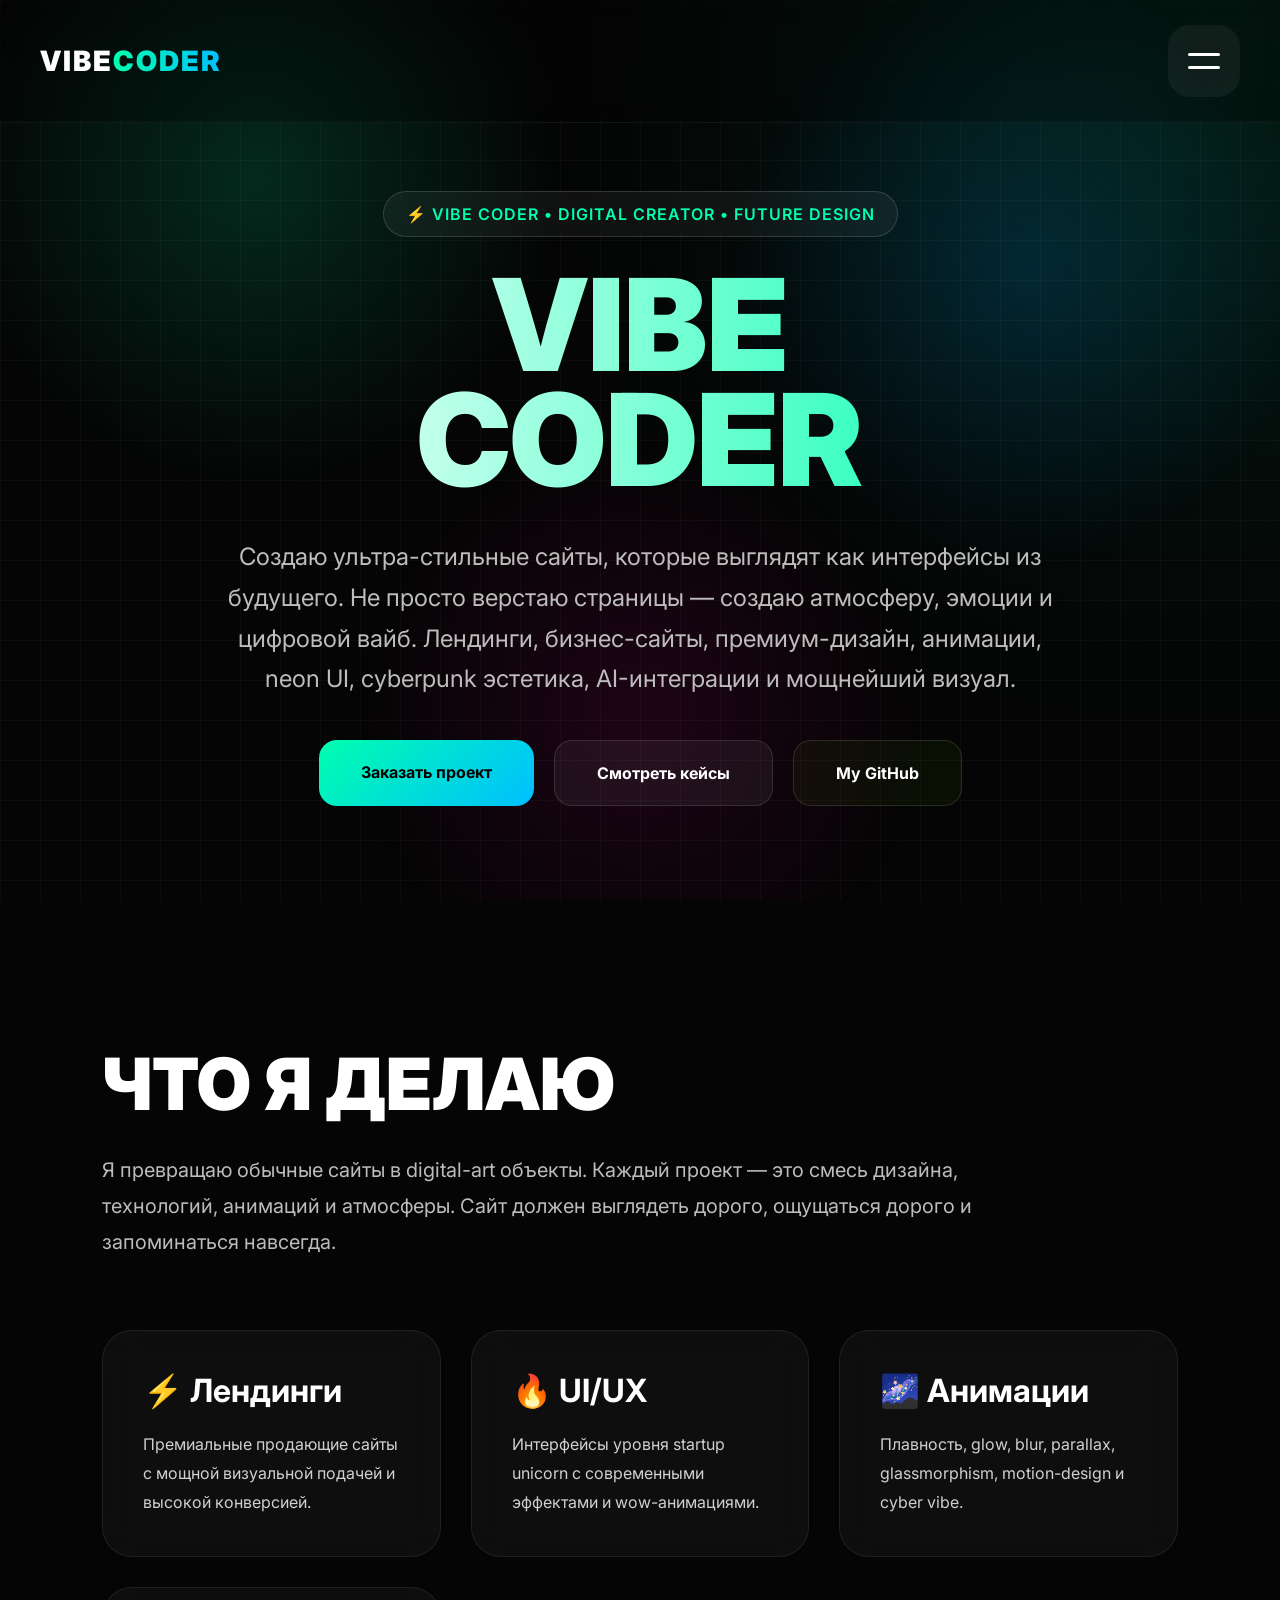
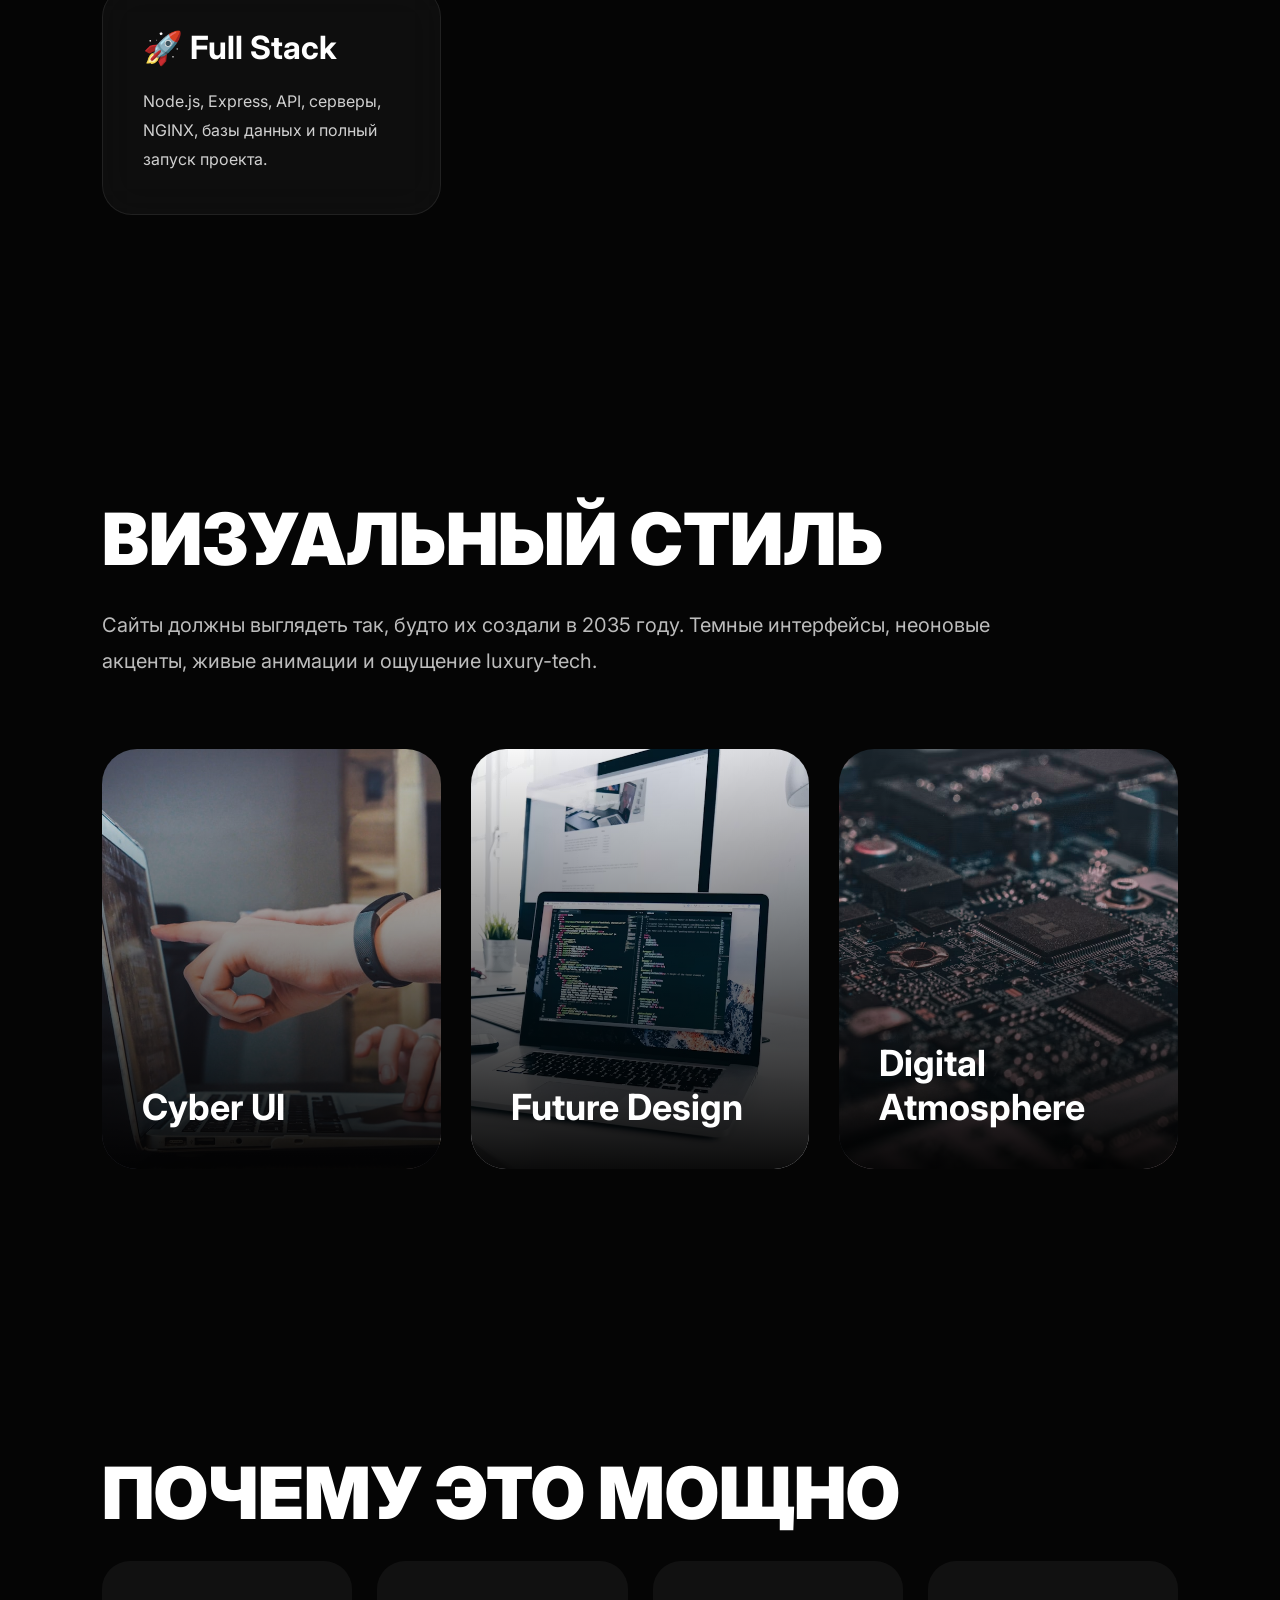
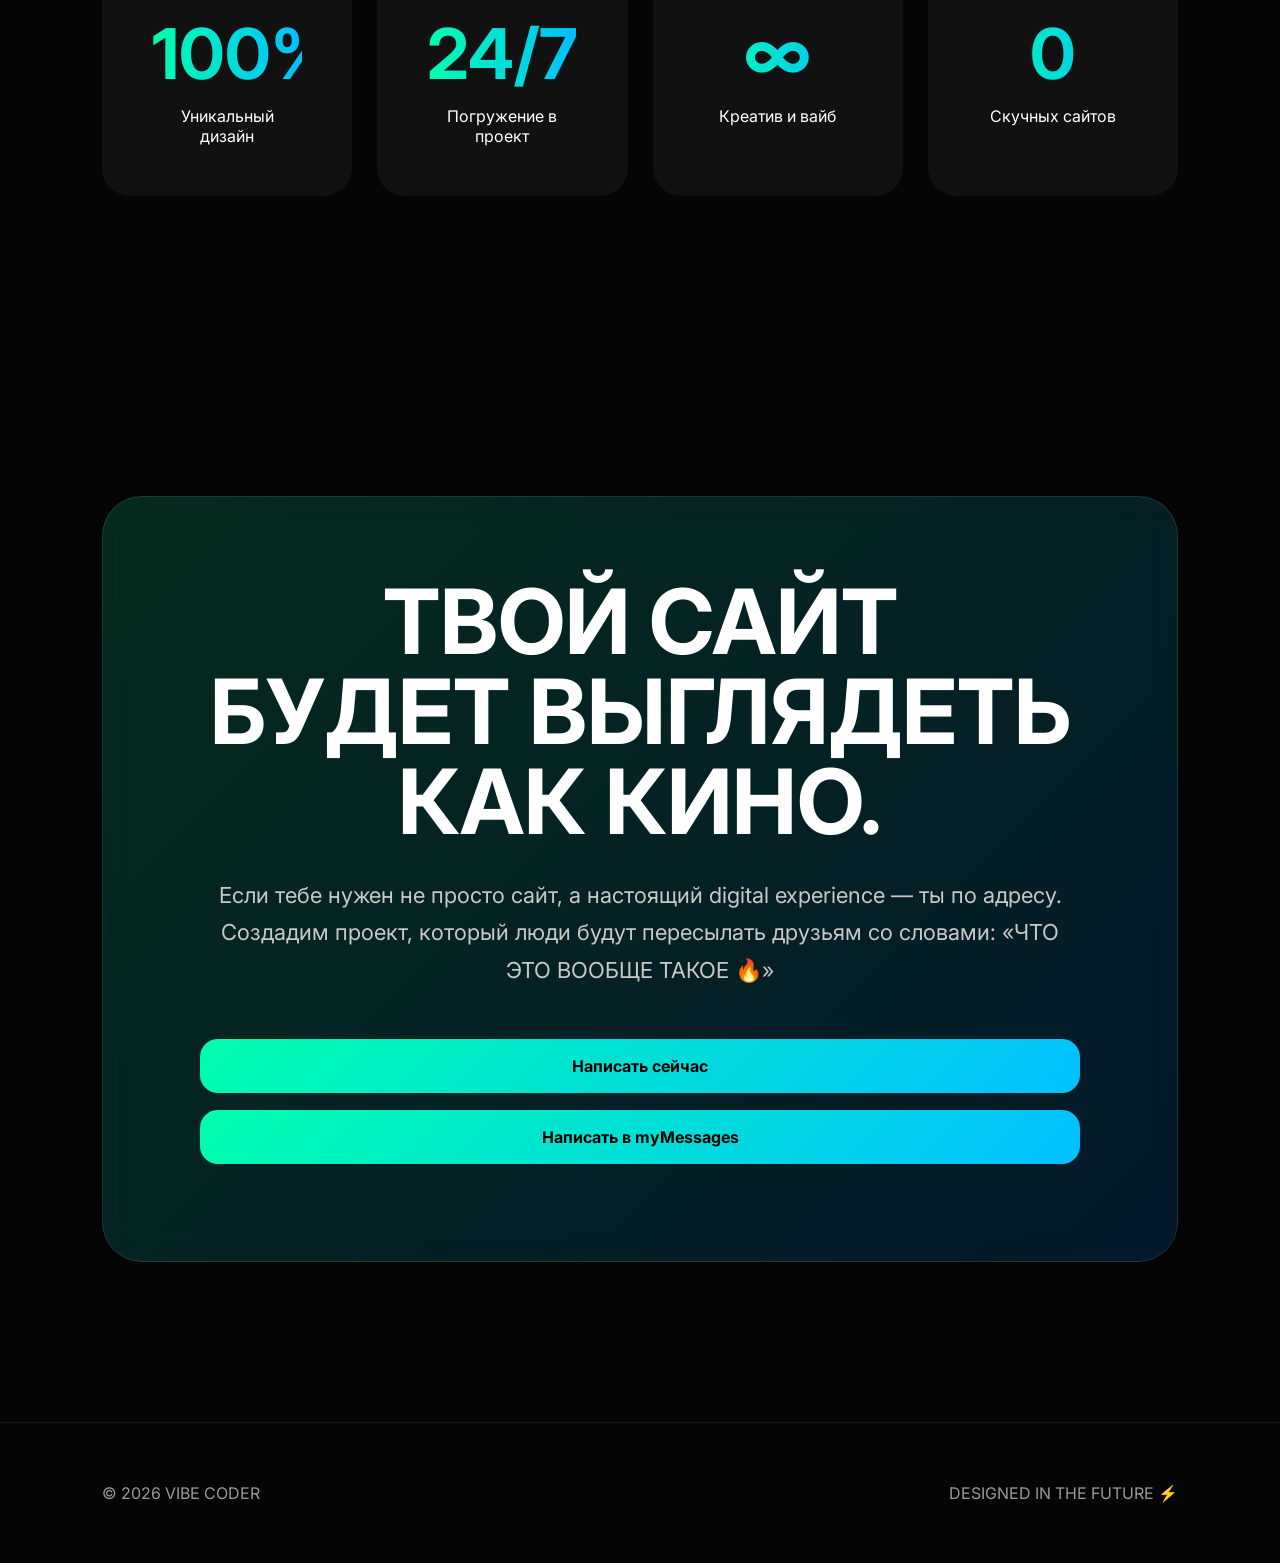
==== index.html @ 2182e195 "oK" ====
<!DOCTYPE html>
<html lang="ru">
<head>
<meta charset="UTF-8" />
<meta name="viewport" content="width=device-width, initial-scale=1.0"/>
<link rel="shortcut icon" href="Ыы.png" type="image/x-icon">
<title>VIBE CODER — Создание сайтов будущего</title>
<link rel="stylesheet" href="css/main.css">
<link rel="stylesheet" href="css/menu.css">
</head>
<body>

<div class="grid"></div>
<div class="glow"></div>

<header>

<div class="hero">
    <!-- NAVBAR -->

<nav class="navbar">

    <div class="logo">
        VIBE<span>CODER</span>
    </div>

    <button class="menu-toggle" id="menuToggle">
        <span></span>
        <span></span>
    </button>

</nav>
<!-- КНОПКА -->
<!-- <button class="menu-toggle" id="menuToggle">
    <span></span>
    <span></span>
    <span></span>
</button> -->

<!-- OVERLAY -->
<!-- <div class="menu-overlay" id="menuOverlay">

    <nav class="mega-menu" id="megaMenu">
        <a href="/">Главная</a>
        <a href="/projects">Проекты</a>
        <a href="/services">Услуги</a>
        <a href="/pricing">Цены</a>
        <a href="/contacts">Контакты</a>
    </nav>

</div> -->
<!-- FULLSCREEN MENU -->

<div class="fullscreen-menu" id="fullscreenMenu">
    <a href="/">Главная</a>
    <a href="/#">Услуги</a>
    <a href="#">Портфолио</a>
    <a href="#">Обо мне</a>
    <a href="/#footer">Контакты</a>
    <a href="https://github.com/amir248/vibe-code">GitHub</a>

    <div class="menu-footer">
        DIGITAL FUTURE EXPERIENCE ⚡
    </div>
</div>
<div class="badge">
⚡ VIBE CODER • DIGITAL CREATOR • FUTURE DESIGN
</div>

<h1>VIBE<br>
CODER</h1>

<p>
Создаю ультра-стильные сайты, которые выглядят как интерфейсы из будущего.
Не просто верстаю страницы — создаю атмосферу, эмоции и цифровой вайб.
Лендинги, бизнес-сайты, премиум-дизайн, анимации, neon UI, cyberpunk эстетика,
AI-интеграции и мощнейший визуал.
</p>

<div class="buttons">
<a href="tel:+79528885656" class="btn btn-primary">Заказать проект</a>
<a href="https://debian-nginx-nodejs.qucu.ru/" class="btn btn-dark">Смотреть кейсы</a>
<a href="https://github.com/amir248/vibe-code" class="btn btn-ok">My GitHub</a>
</div>

</div>

</header>

<section>

<h2 class="section-title">
Что я делаю
</h2>

<p class="section-text">
Я превращаю обычные сайты в digital-art объекты.
Каждый проект — это смесь дизайна, технологий, анимаций и атмосферы.
Сайт должен выглядеть дорого, ощущаться дорого и запоминаться навсегда.
</p>

<div class="cards">

<div class="card">
<h3>⚡ Лендинги</h3>
<p>
Премиальные продающие сайты с мощной визуальной подачей и высокой конверсией.
</p>
</div>

<div class="card">
<h3>🔥 UI/UX</h3>
<p>
Интерфейсы уровня startup unicorn с современными эффектами и wow-анимациями.
</p>
</div>

<div class="card">
<h3>🌌 Анимации</h3>
<p>
Плавность, glow, blur, parallax, glassmorphism, motion-design и cyber vibe.
</p>
</div>

<div class="card">
<h3>🚀 Full Stack</h3>
<p>
Node.js, Express, API, серверы, NGINX, базы данных и полный запуск проекта.
</p>
</div>

</div>

</section>

<section>

<h2 class="section-title">
Визуальный стиль
</h2>

<p class="section-text">
Сайты должны выглядеть так, будто их создали в 2035 году.
Темные интерфейсы, неоновые акценты, живые анимации и ощущение luxury-tech.
</p>

<div class="showcase">

<div class="work">
<img src="ok.jpeg" alt="">
<div class="overlay">
<h3>Cyber UI</h3>
</div>
</div>

<div class="work">
<img src="/first.jpeg" alt="">
<div class="overlay">
<h3>Future Design</h3>
</div>
</div>

<div class="work">
<img src="second.jpeg" alt="">
<div class="overlay">
<h3>Digital Atmosphere</h3>
</div>
</div>

</div>

</section>

<section>

<h2 class="section-title">
Почему это мощно
</h2>

<div class="stats">

<div class="stat">
<h2>100%</h2>
<p>Уникальный дизайн</p>
</div>

<div class="stat">
<h2>24/7</h2>
<p>Погружение в проект</p>
</div>

<div class="stat">
<h2>∞</h2>
<p>Креатив и вайб</p>
</div>

<div class="stat">
<h2>0</h2>
<p>Скучных сайтов</p>
</div>

</div>

</section>

<section class="cta">

<div class="cta-box">

<h2>
ТВОЙ САЙТ<br>
БУДЕТ ВЫГЛЯДЕТЬ<br>
КАК КИНО.
</h2>

<p>
Если тебе нужен не просто сайт, а настоящий digital experience —
ты по адресу.
Создадим проект, который люди будут пересылать друзьям со словами:
«ЧТО ЭТО ВООБЩЕ ТАКОЕ 🔥»
</p>

<a href="https://wa.me/79528885656?text=Hello%20I%20want%20to%20order%20a%20website" class="btn btn-bottom">
Написать сейчас
</a>

<a href="https://qucu.ru/profile/view/Amir" class="btn btn-bottom">
Написать в myMessages
</a>
</div>

</section>

<footer id="footer">

<p>
© 2026 VIBE CODER
</p>

<p>
DESIGNED IN THE FUTURE ⚡
</p>

</footer>

</body>
<script defer src="js/main.js"></script>
</html>
---- css/main.css ----
@font-face {
    font-family: 'Inter';
    src: url('../Inter/Inter-VariableFont_opsz,wght.ttf') format('truetype');
    font-weight: 100 900;
    font-style: normal;
}

@font-face {
    font-family: 'Inter';
    src: url('../Inter/Inter-Italic-VariableFont_opsz,wght.ttf') format('truetype');
    font-weight: 100 900;
    font-style: italic;
}
*{
    margin:0;
    padding:0;
    box-sizing:border-box;
}

body{
    font-family:'Inter',sans-serif;
    background:#050505;
    color:white;
    overflow-x:hidden;
}

body::before{
    content:'';
    position:fixed;
    inset:0;
    background:
    radial-gradient(circle at 20% 20%, rgba(0,255,170,0.15), transparent 25%),
    radial-gradient(circle at 80% 30%, rgba(0,140,255,0.15), transparent 25%),
    radial-gradient(circle at 50% 80%, rgba(255,0,170,0.1), transparent 30%);
    z-index:-2;
}

.grid{
    position:fixed;
    inset:0;
    background-image:
    linear-gradient(rgba(255,255,255,0.03) 1px, transparent 1px),
    linear-gradient(90deg, rgba(255,255,255,0.03) 1px, transparent 1px);
    background-size:40px 40px;
    z-index:-1;
}

header{
    min-height:100vh;
    display:flex;
    align-items:center;
    justify-content:center;
    position:relative;
    padding:40px;
}

.hero{
    text-align:center;
    max-width:1200px;
}

.badge{
    display:inline-block;
    padding:12px 22px;
    border:1px solid rgba(255,255,255,0.15);
    border-radius:999px;
    background:rgba(255,255,255,0.05);
    backdrop-filter:blur(10px);
    margin-bottom:30px;
    color:#00ffae;
    font-weight:600;
    letter-spacing:1px;
    margin-top:97px; /* important */
}

.hero h1{
    font-size:clamp(60px,10vw,180px);
    font-weight:900;
    line-height:0.9;
    text-transform:uppercase;
    background:linear-gradient(90deg,#fff,#00ffae,#00bfff,#fff);
    background-size:300% 300%;
    -webkit-background-clip:text;
    -webkit-text-fill-color:transparent;
    animation:gradient 10s ease infinite;
}

@keyframes gradient{
    0%{background-position:0% 50%;}
    50%{background-position:100% 50%;}
    100%{background-position:0% 50%;}
}

.hero p{
    margin:40px auto;
    max-width:850px;
    font-size:24px;
    line-height:1.7;
    color:#bdbdbd;
}

.buttons{
    display:flex;
    gap:20px;
    justify-content:center;
    flex-wrap:wrap;
}

.btn{
    padding:22px 42px;
    border-radius:18px;
    text-decoration:none;
    font-weight:700;
    transition:0.4s;
    position:relative;
    overflow:hidden;
}

.btn-primary{
    background:linear-gradient(135deg,#00ffae,#00bfff);
    color:black;
}

.btn-primary:hover{
    transform:translateY(-8px) scale(1.03);
    box-shadow:0 20px 60px rgba(0,255,170,0.4);
}

.btn-dark{
    border:1px solid rgba(255,255,255,0.12);
    background:rgba(255,255,255,0.05);
    color:white;
}
.btn-ok{
    border:1px solid rgba(255,255,255,0.12);
    background:rgba(112, 207, 2, 0.05);
    color:white;
}
.btn-ok:hover{
    background:#00ffae;
    color:black;
    transform:translateY(-8px);
}

.btn-dark:hover{
    background:white;
    color:black;
    transform:translateY(-8px);
}
.btn-bottom{
    background:linear-gradient(135deg,#00ffae,#00bfff);
    color:black;
    padding:17px;
    margin:17px;
    display:block;
}
.btn-bottom:hover{
    transform:translateY(-8px) scale(1.03);
    box-shadow:0 20px 60px rgba(0,255,170,0.4);
}
section{
    padding:140px 8%;
}

.section-title{
    font-size:72px;
    margin-bottom:25px;
    font-weight:900;
    text-transform:uppercase;
}

.section-text{
    color:#bcbcbc;
    max-width:900px;
    line-height:1.8;
    font-size:20px;
    margin-bottom:70px;
}

.cards{
    display:grid;
    grid-template-columns:repeat(auto-fit,minmax(280px,1fr));
    gap:30px;
}

.card{
    background:rgba(255,255,255,0.04);
    border:1px solid rgba(255,255,255,0.08);
    border-radius:30px;
    padding:40px;
    transition:0.5s;
    backdrop-filter:blur(20px);
    position:relative;
    overflow:hidden;
}

.card::before{
    content:'';
    position:absolute;
    inset:-2px;
    background:linear-gradient(135deg,#00ffae,#00bfff,#ff00aa);
    opacity:0;
    transition:0.5s;
    z-index:-1;
}

.card:hover::before{
    opacity:1;
}

.card:hover{
    transform:translateY(-15px) scale(1.02);
}

.card h3{
    font-size:32px;
    margin-bottom:20px;
}

.card p{
    color:#d0d0d0;
    line-height:1.8;
}

.showcase{
    display:grid;
    grid-template-columns:repeat(auto-fit,minmax(320px,1fr));
    gap:30px;
}

.work{
    height:420px;
    border-radius:35px;
    overflow:hidden;
    position:relative;
    background:#111;
}

.work img{
    width:100%;
    height:100%;
    object-fit:cover;
    transition:1s;
}

.work:hover img{
    transform:scale(1.15);
}

.overlay{
    position:absolute;
    inset:0;
    background:linear-gradient(to top, rgba(0,0,0,0.95), transparent);
    display:flex;
    align-items:flex-end;
    padding:40px;
}

.overlay h3{
    font-size:36px;
}

.stats{
    display:grid;
    grid-template-columns:repeat(auto-fit,minmax(200px,1fr));
    gap:25px;
}

.stat{
    padding:50px;
    border-radius:28px;
    background:rgba(255,255,255,0.05);
    text-align:center;
}

.stat h2{
    font-size:70px;
    margin-bottom:10px;
    background:linear-gradient(90deg,#00ffae,#00bfff);
    -webkit-background-clip:text;
    -webkit-text-fill-color:transparent;
}

.cta{
    text-align:center;
    padding:160px 8%;
}

.cta-box{
    padding:80px;
    border-radius:40px;
    background:linear-gradient(135deg,rgba(0,255,170,0.15),rgba(0,140,255,0.15));
    border:1px solid rgba(255,255,255,0.1);
    backdrop-filter:blur(20px);
}

.cta h2{
    font-size:90px;
    line-height:1;
    margin-bottom:30px;
}

.cta p{
    max-width:850px;
    margin:0 auto 50px;
    font-size:22px;
    color:#c9c9c9;
    line-height:1.7;
}

footer{
    padding:60px 8%;
    border-top:1px solid rgba(255,255,255,0.08);
    display:flex;
    justify-content:space-between;
    flex-wrap:wrap;
    gap:20px;
}

footer p{
    color:#999;
}

.glow{
    position:absolute;
    width:600px;
    height:600px;
    background:#00ffae;
    filter:blur(180px);
    opacity:0.15;
    border-radius:50%;
    top:-200px;
    right:-200px;
}

@media(max-width:768px){

.hero p{
    font-size:18px;
}

.section-title{
    font-size:48px;
}

.cta h2{
    font-size:52px;
}

.cta-box{
    padding:50px 30px;
}

}
---- css/menu.css ----
.navbar{
    position:fixed;
    top:0;
    left:0;
    width:100%;
    padding:25px 40px;
    display:flex;
    justify-content:space-between;
    align-items:center;
    z-index:1000;
    backdrop-filter:blur(14px);
    background:rgba(0,0,0,0.25);
    border-bottom:1px solid rgba(255,255,255,0.06);
}

.logo{
    font-size:28px;
    font-weight:900;
    letter-spacing:2px;
    color:white;
}

.logo span{
    background:linear-gradient(90deg,#00ffae,#00bfff);
    -webkit-background-clip:text;
    -webkit-text-fill-color:transparent;
}

.menu-toggle{
    width:72px;
    height:72px;
    border-radius:22px;
    border:none;
    cursor:pointer;
    background:rgba(255,255,255,0.06);
    backdrop-filter:blur(20px);
    display:flex;
    justify-content:center;
    align-items:center;
    flex-direction:column;
    gap:10px;
    transition:0.4s;
    position:relative;
    z-index:2000;
}

.menu-toggle:hover{
    transform:scale(1.08);
    background:rgba(255,255,255,0.12);
}

.menu-toggle span{
    width:32px;
    height:3px;
    border-radius:999px;
    background:white;
    transition:0.4s;
}

.menu-toggle.active span:nth-child(1){
    transform:rotate(45deg) translateY(9px);
}

.menu-toggle.active span:nth-child(2){
    transform:rotate(-45deg) translateY(-9px);
}

.fullscreen-menu{
    position:fixed;
    inset:0;
    background:rgba(0,0,0,0.94);
    backdrop-filter:blur(30px);
    display:flex;
    flex-direction:column;
    justify-content:center;
    align-items:center;
    gap:30px;
    z-index:1500;

    opacity:0;
    visibility:hidden;
    transform:scale(1.08);

    transition:
    opacity 0.5s ease,
    transform 0.5s ease,
    visibility 0.5s;
}

.fullscreen-menu.active{
    opacity:1;
    visibility:visible;
    transform:scale(1);
    z-index:2;
}

.fullscreen-menu::before{
    content:'';
    position:absolute;
    width:700px;
    height:700px;
    background:#00ffae;
    filter:blur(180px);
    opacity:0.12;
    border-radius:50%;
    z-index:-1;
}

.fullscreen-menu a{
    color:white;
    text-decoration:none;
    font-size:clamp(42px,6vw,90px);
    font-weight:900;
    text-transform:uppercase;
    letter-spacing:4px;
    position:relative;
    transition:0.35s;
}

.fullscreen-menu a:hover{
    transform:translateX(12px);
    color:#00ffae;
}

.fullscreen-menu a::after{
    content:'';
    position:absolute;
    left:0;
    bottom:-8px;
    width:0%;
    height:4px;
    background:linear-gradient(90deg,#00ffae,#00bfff);
    transition:0.4s;
    border-radius:999px;
}

.fullscreen-menu a:hover::after{
    width:100%;
}

.menu-footer{
    position:absolute;
    bottom:40px;
    color:#777;
    font-size:14px;
    letter-spacing:3px;
}

@media(max-width:768px){

.navbar{
    padding:20px;
}

.menu-toggle{
    width:62px;
    height:62px;
}

.fullscreen-menu{
    gap:20px;
}

}
@media(min-width:768px){
    .fullscreen-menu a{
        font-size:30px;
    }
}
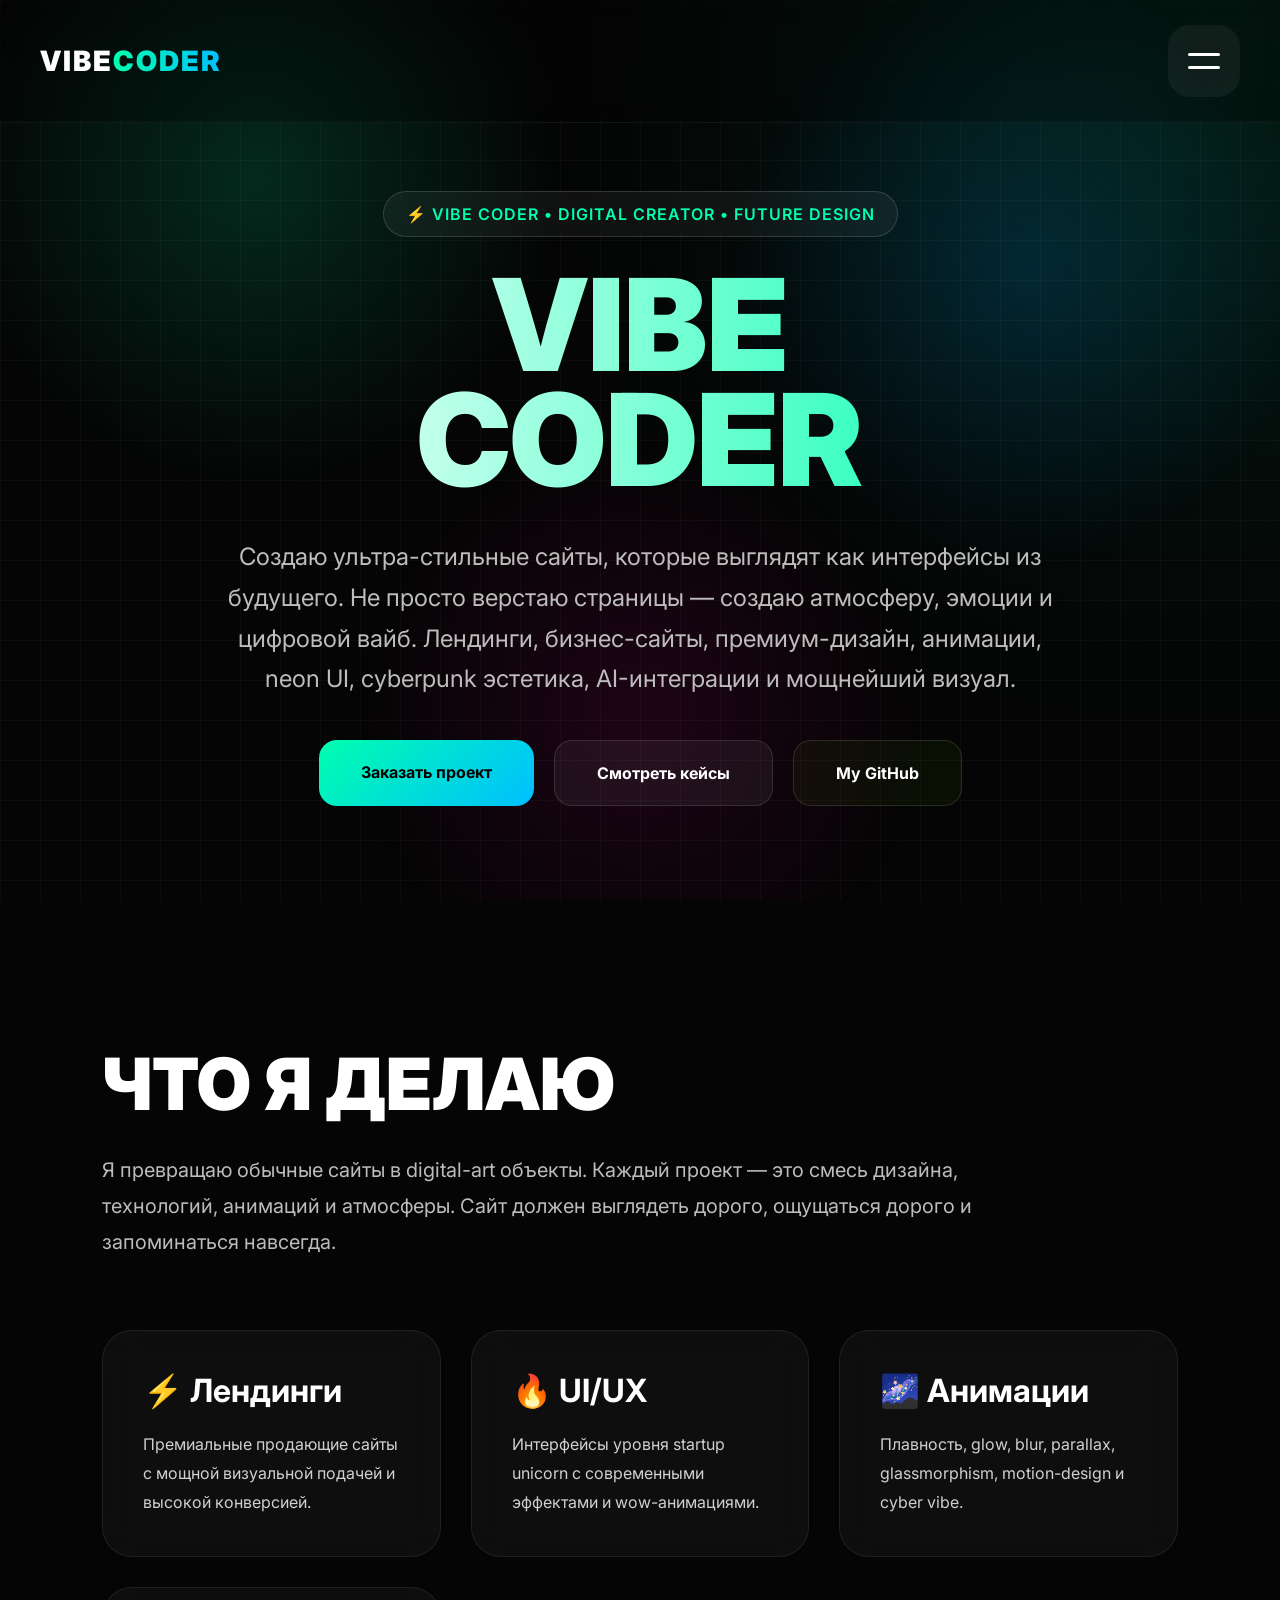
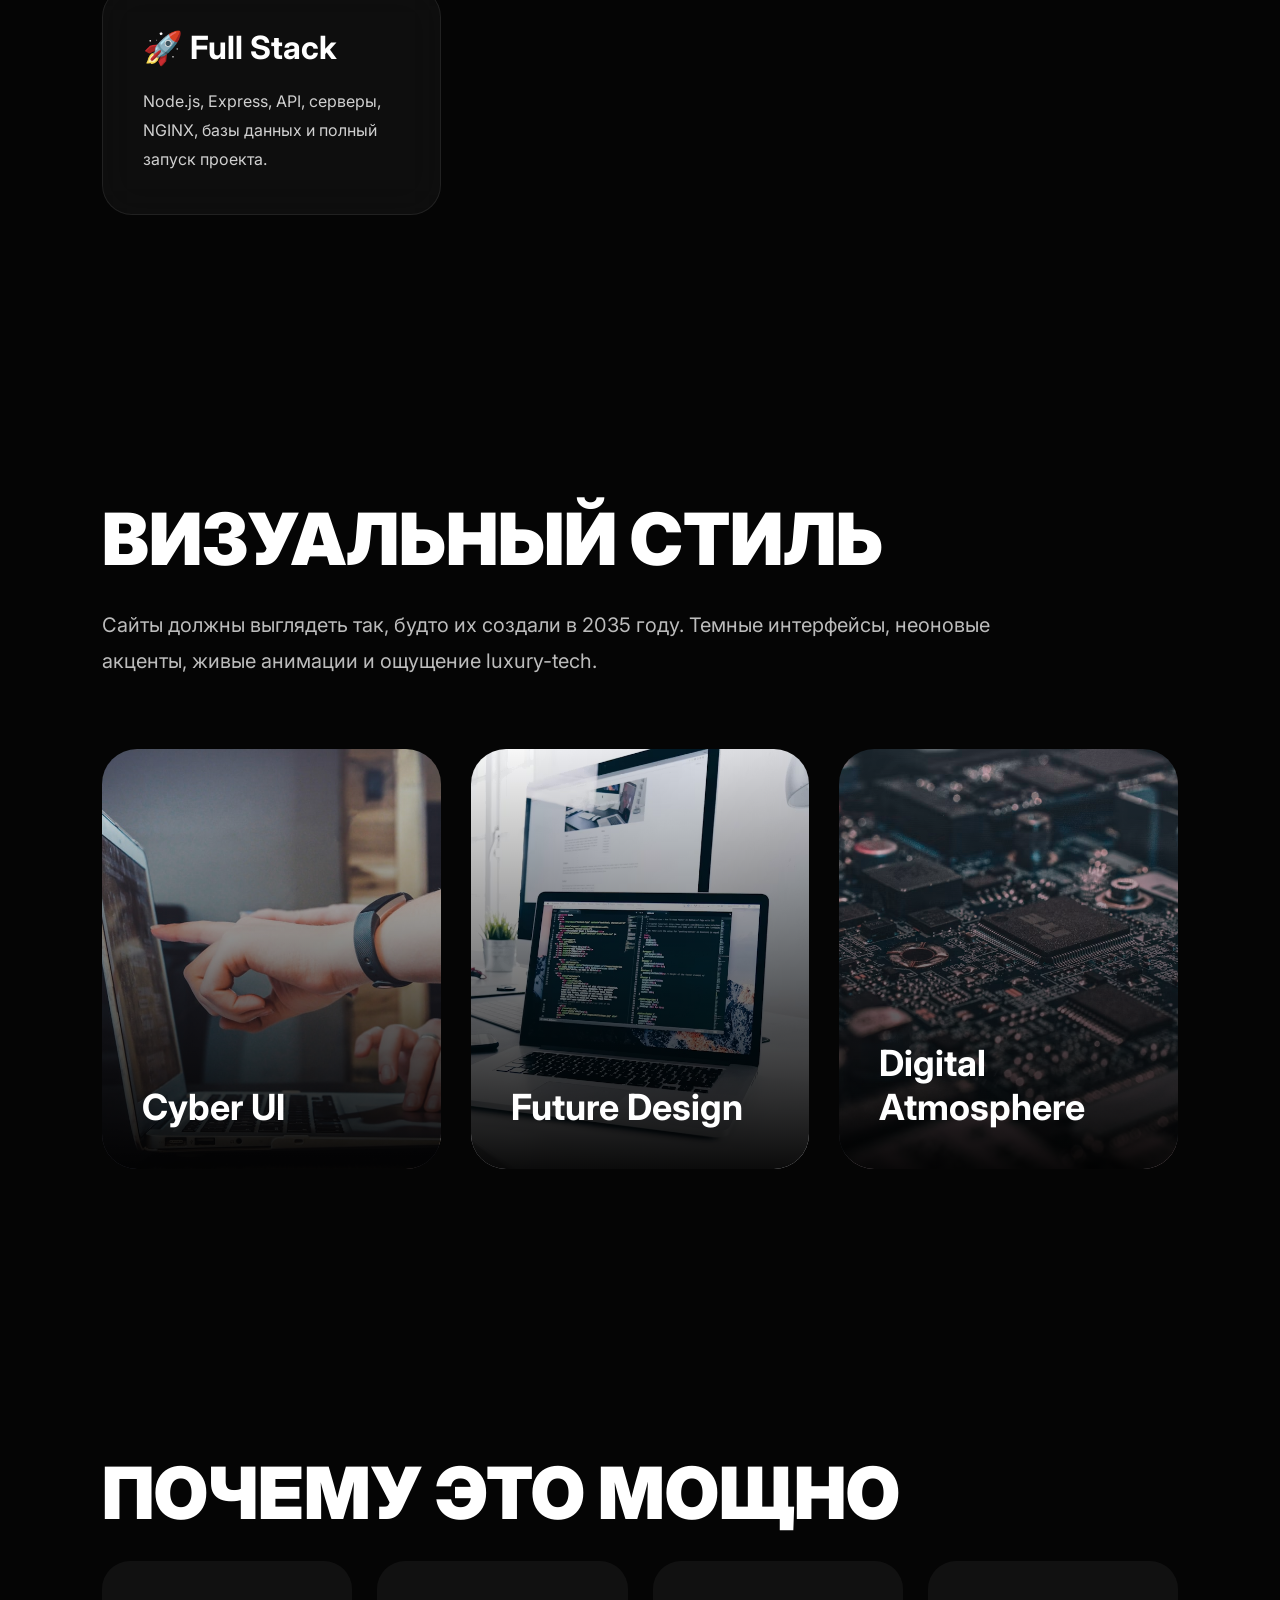
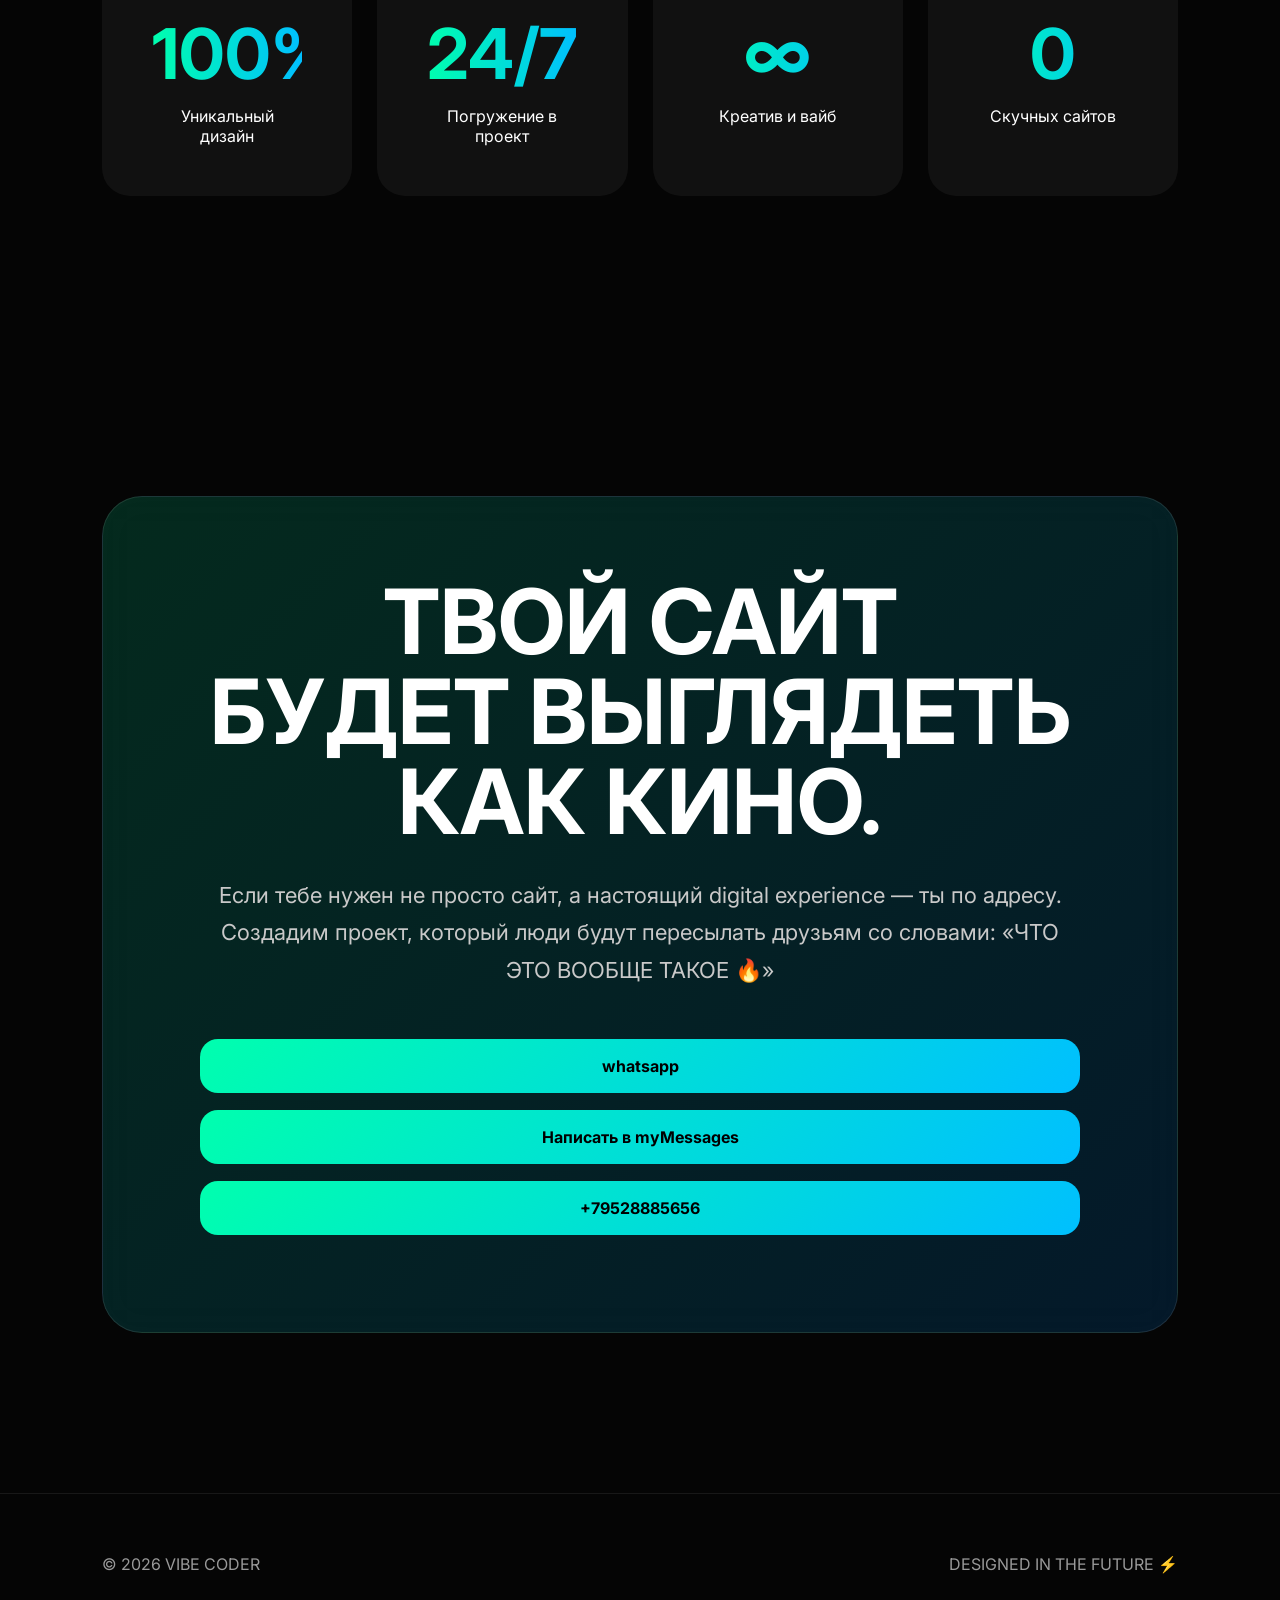
==== commit 61a4c7fc: "phone" ====
--- a/index.html
+++ b/index.html
@@ -7,6 +7,20 @@
 <title>VIBE CODER — Создание сайтов будущего</title>
 <link rel="stylesheet" href="css/main.css">
 <link rel="stylesheet" href="css/menu.css">
+<link rel="canonical" href="https://vibe-code.qucu.ru">
+<!-- Yandex.Metrika counter -->
+<script type="text/javascript">
+    (function(m,e,t,r,i,k,a){
+        m[i]=m[i]||function(){(m[i].a=m[i].a||[]).push(arguments)};
+        m[i].l=1*new Date();
+        for (var j = 0; j < document.scripts.length; j++) {if (document.scripts[j].src === r) { return; }}
+        k=e.createElement(t),a=e.getElementsByTagName(t)[0],k.async=1,k.src=r,a.parentNode.insertBefore(k,a)
+    })(window, document,'script','https://mc.yandex.ru/metrika/tag.js?id=110194018', 'ym');
+
+    ym(110194018, 'init', {ssr:true, webvisor:true, clickmap:true, ecommerce:"dataLayer", referrer: document.referrer, url: location.href, accurateTrackBounce:true, trackLinks:true});
+</script>
+<noscript><div><img src="https://mc.yandex.ru/watch/110194018" style="position:absolute; left:-9999px;" alt="" /></div></noscript>
+<!-- /Yandex.Metrika counter -->
 </head>
 <body>
 
@@ -53,9 +67,9 @@
 
 <div class="fullscreen-menu" id="fullscreenMenu">
     <a href="/">Главная</a>
-    <a href="/#">Услуги</a>
-    <a href="#">Портфолио</a>
-    <a href="#">Обо мне</a>
+    <a href="/about">Услуги</a>
+    <a href="https://qucu.ru/">Портфолио</a>
+    <a href="https://qucu.ru/resume/Amir">Обо мне</a>
     <a href="/#footer">Контакты</a>
     <a href="https://github.com/amir248/vibe-code">GitHub</a>
 
@@ -221,12 +235,15 @@
 </p>
 
 <a href="https://wa.me/79528885656?text=Hello%20I%20want%20to%20order%20a%20website" class="btn btn-bottom">
-Написать сейчас
+whatsapp
 </a>
 
 <a href="https://qucu.ru/profile/view/Amir" class="btn btn-bottom">
 Написать в myMessages
 </a>
+<a id="Phone" href="tel:+79528885656" class="btn btn-bottom">
+    +79528885656
+    </a>
 </div>
 
 </section>
--- a/css/main.css
+++ b/css/main.css
@@ -84,7 +84,29 @@
     -webkit-text-fill-color:transparent;
     animation:gradient 10s ease infinite;
 }
-
+.hero3{
+    display:flex;
+    justify-content: space-around;
+    align-items: center;
+    flex-wrap: wrap;
+    text-align: center;
+    width:100%;
+    max-width:1200px;
+    min-height: 400px;
+}
+.hero3 h1{
+    width:100%;
+    max-width:700px;
+    font-size:clamp(20px,3vw,180px);
+    font-weight:900;
+    line-height:0.9;
+    text-transform:uppercase;
+    background:linear-gradient(90deg,#fff,#00ffae,#00bfff,#fff);
+    background-size:300% 300%;
+    -webkit-background-clip:text;
+    -webkit-text-fill-color:transparent;
+    animation:gradient 10s ease infinite;
+}
 @keyframes gradient{
     0%{background-position:0% 50%;}
     50%{background-position:100% 50%;}
@@ -352,3 +374,37 @@
 }
 
 }
+
+picture > img{
+    width:100%;
+    max-width:300px;
+    border-radius: 7px;
+}
+.right{
+    float:left;
+    margin-right:27px;
+}
+.left{
+    float:right;
+    margin-left:27px;
+}
+@media(max-width:777px){
+    .right{
+        float:none;
+        margin:0;
+        width:100%;
+        max-width:100%;
+    }
+    .left{
+        float:none;
+        margin:0;
+        width:100%;
+        max-width:100%;
+    }
+}
+.box{
+    display: flex;
+    flex-wrap:wrap;
+    justify-content: center;
+    align-items: center;
+}
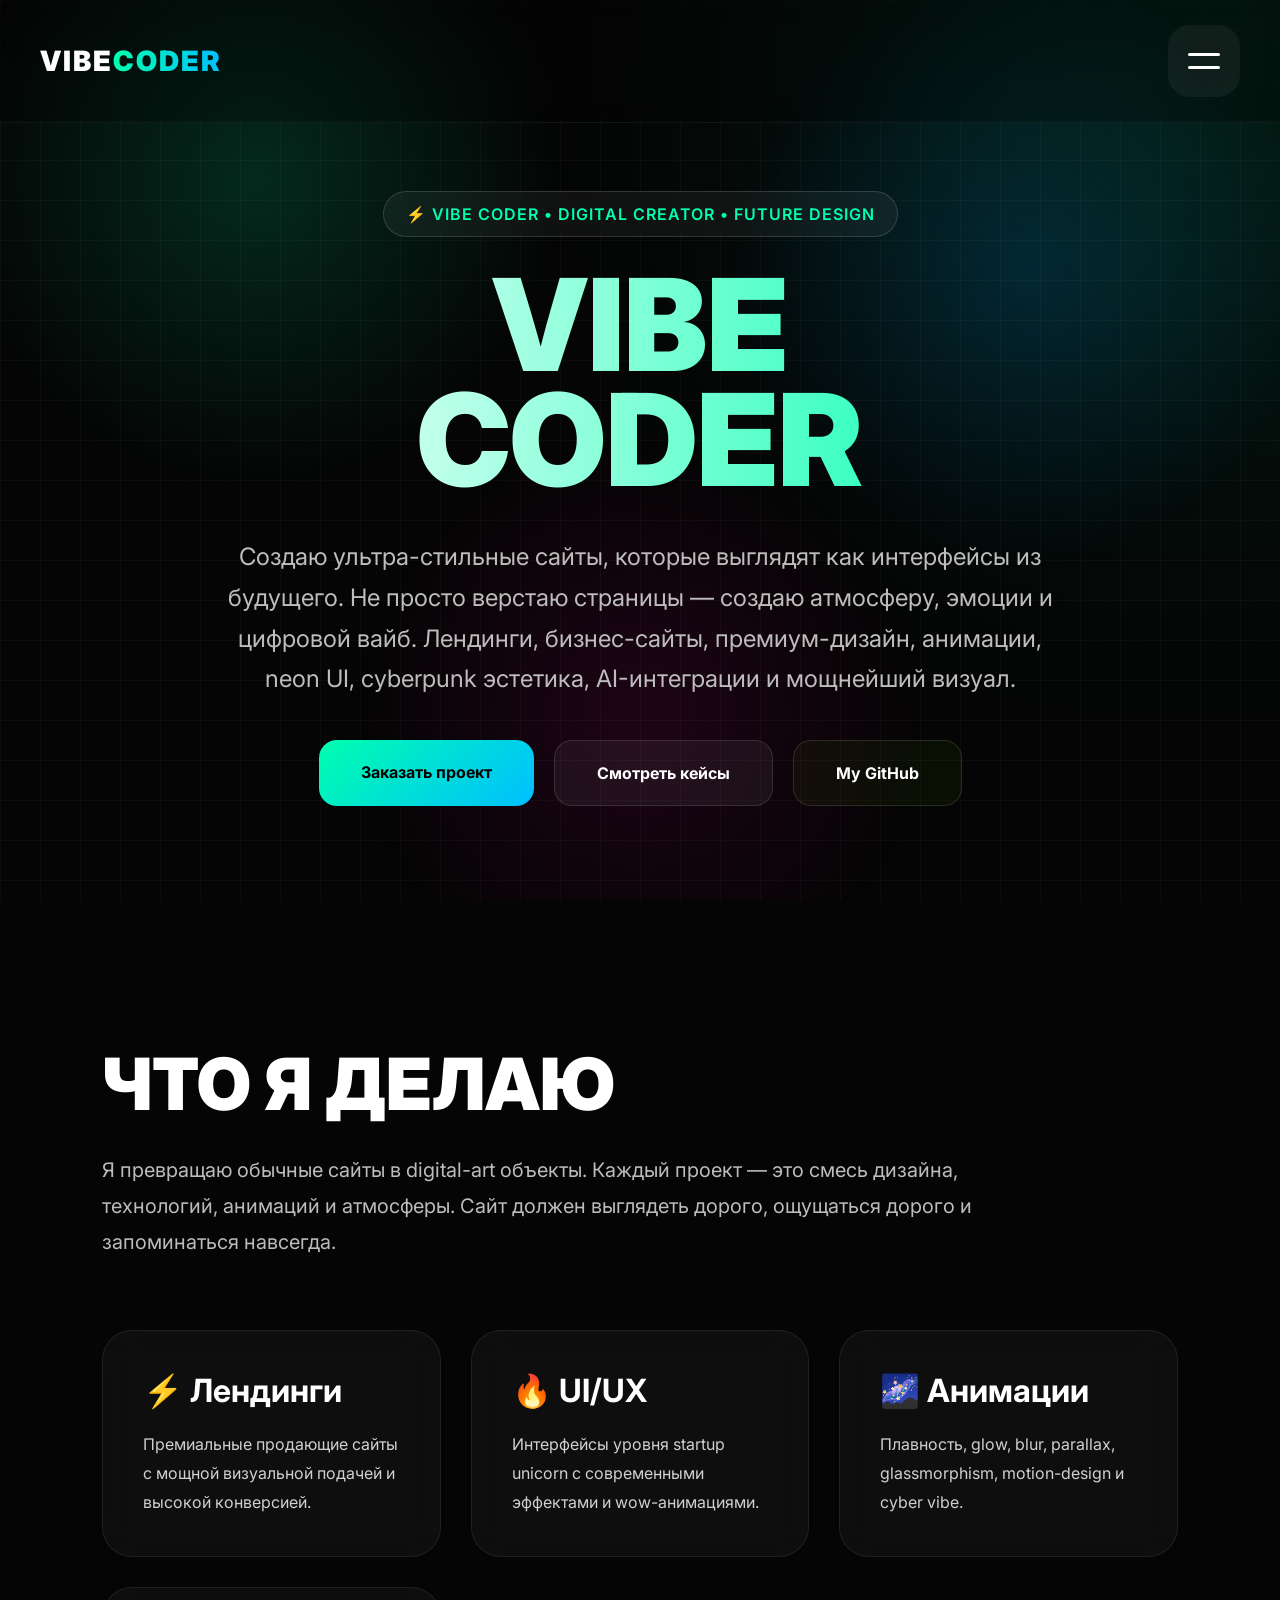
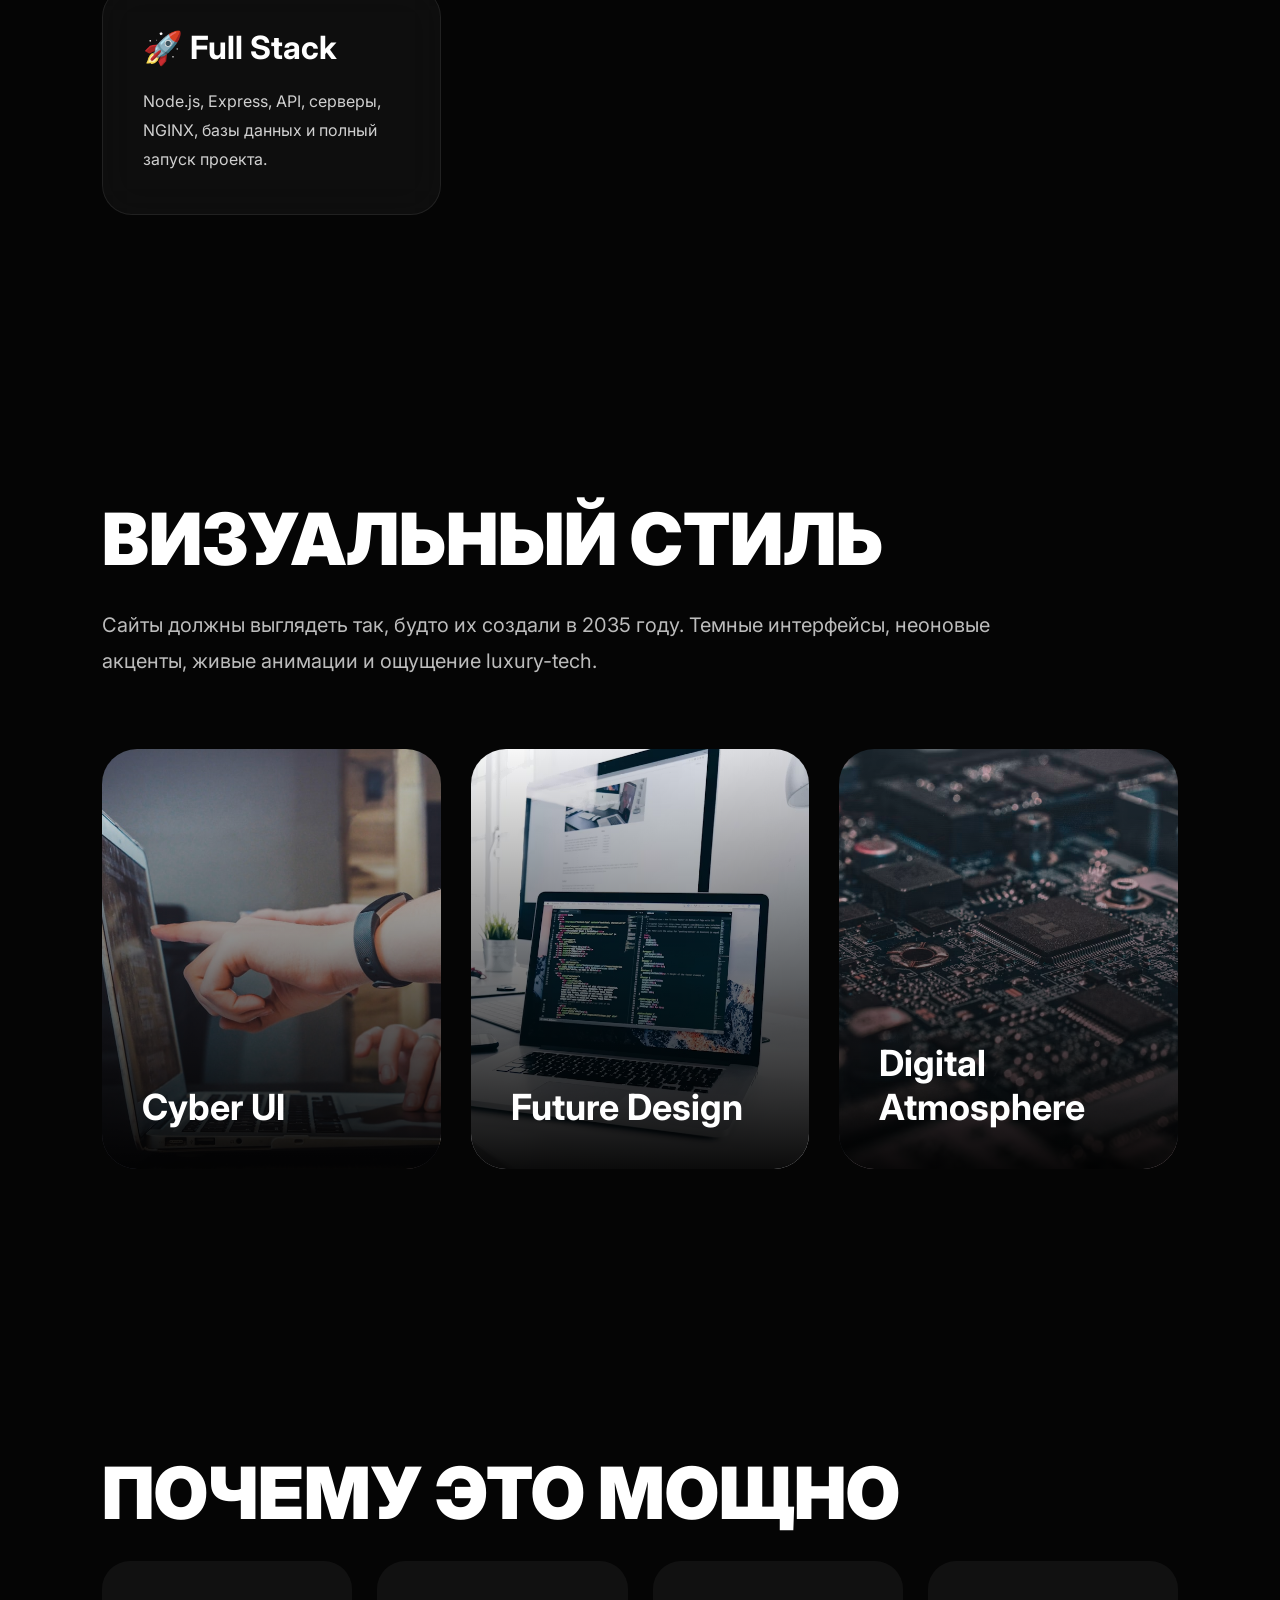
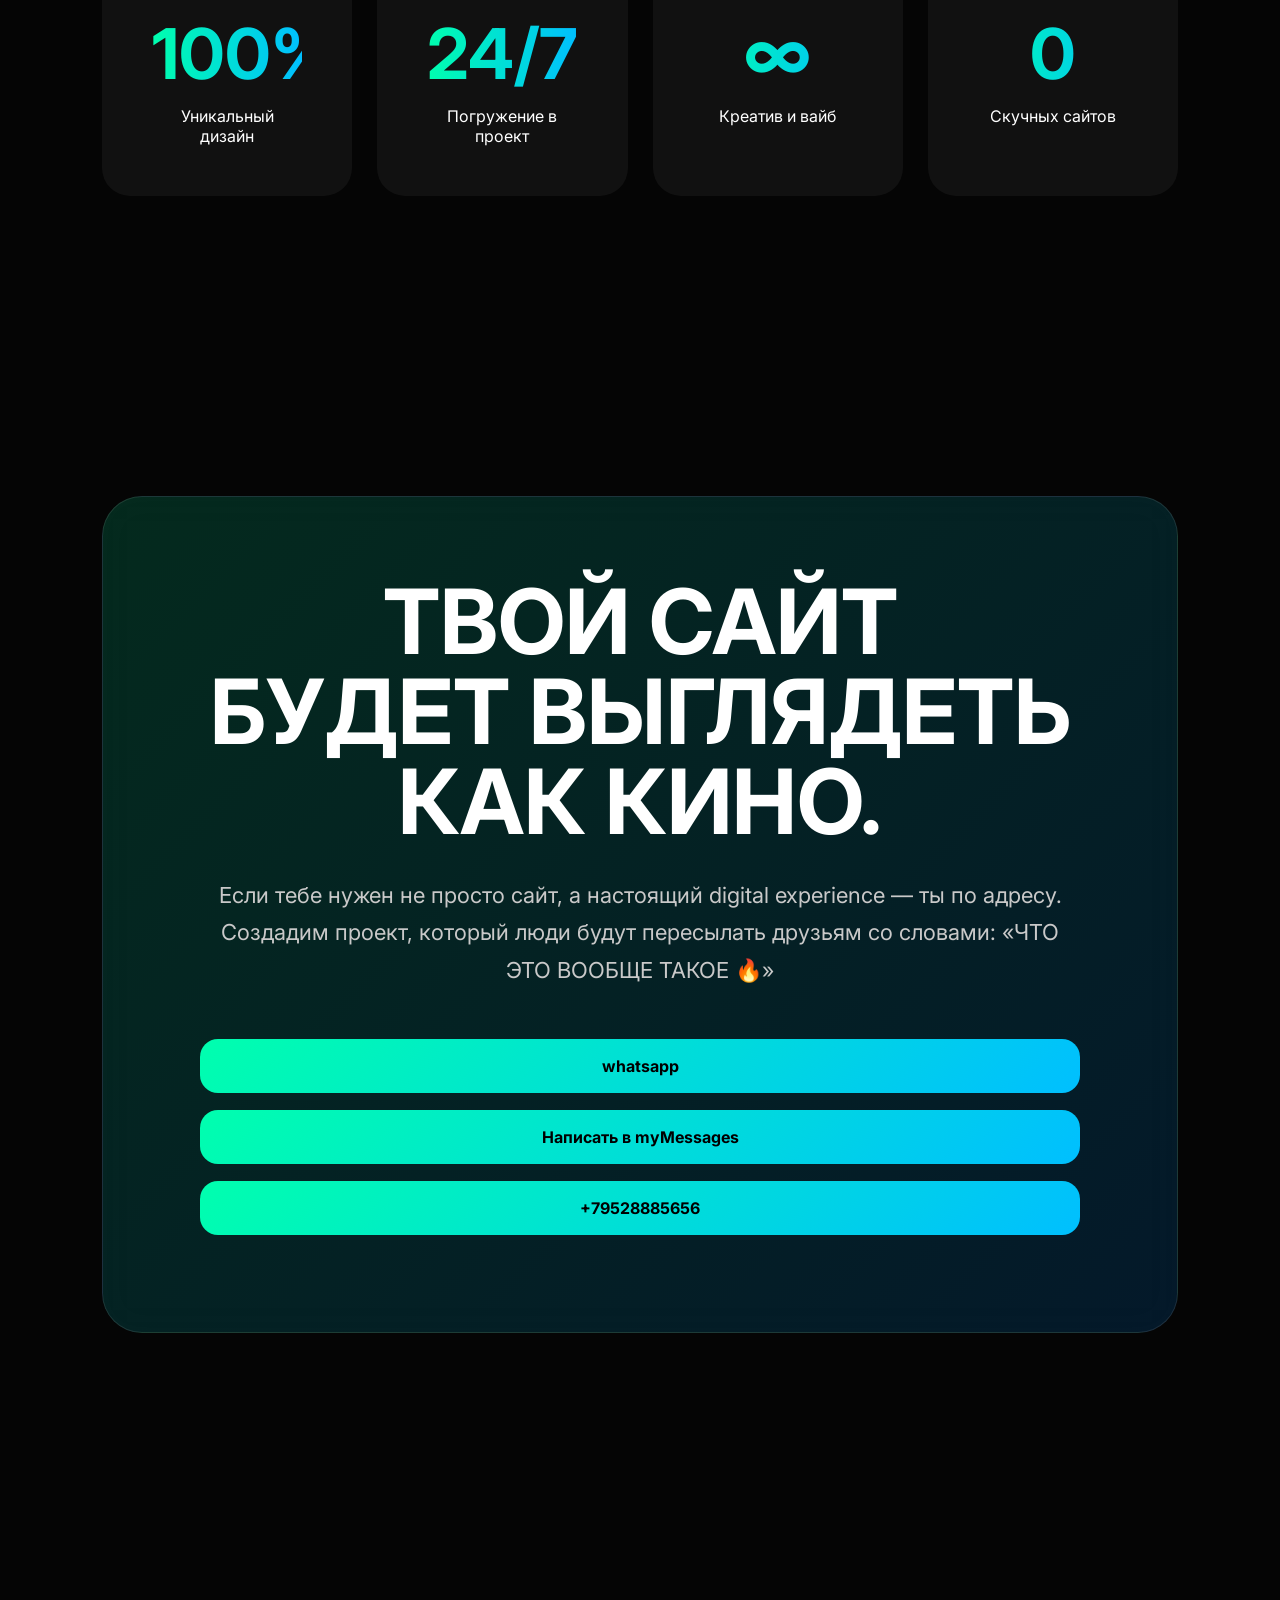
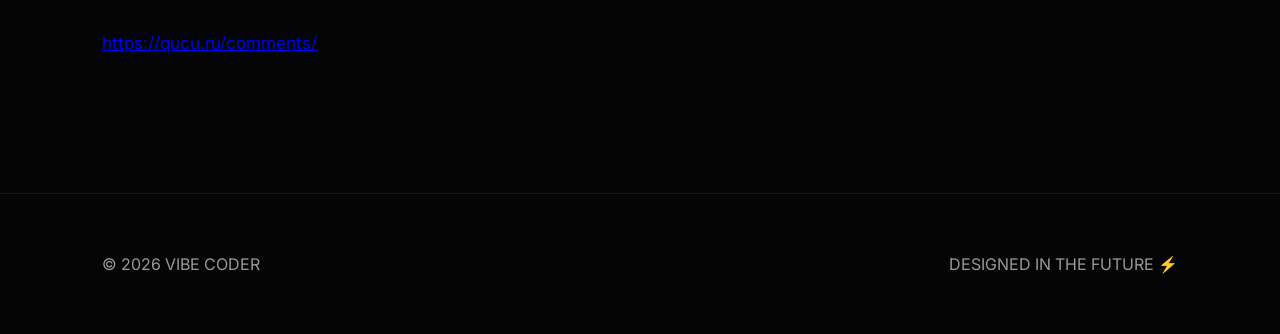
==== commit 6dc0de60: "oK" ====
--- a/index.html
+++ b/index.html
@@ -247,7 +247,41 @@
 </div>
 
 </section>
-
+<section>
+          <!--
+          XXXXXXXXXXXXXXXXXXXXXXXXXXXXXXXXXXXXXXXXXXXXXXXXXXXXXXXXXXXXXXXXXXXXXXXXXXX
+          Here commentsBlock!
+          XXXXXXXXXXXXXXXXXXXXXXXXXXXXXXXXXXXXXXXXXXXXXXXXXXXXXXXXXXXXXXXXXXXXXXXXXXXX
+        -->
+        <div id="comments" style="width:100%;max-width:100%"></div>
+        <a href="https://qucu.ru/comments" style="font-size: 17px;">https://qucu.ru/comments/</a>
+      
+        <script>
+          async function loadAssets() {
+          try{
+            // Загружаем CSS
+            const cssResponse = await fetch("https://qucu.ru/comments/style",{
+              credentials: "include" // <- cookie
+            });
+            const cssText = await cssResponse.text();
+            const style = document.createElement("style");
+            style.textContent = cssText;
+            document.head.append(style);
+            // Загружаем JS
+            const jsResponse = await fetch("https://qucu.ru/comments/js/7",{
+              credentials: "include" // <- cookie
+            });
+            const jsText = await jsResponse.text();
+            const js = document.createElement("script");
+            js.type = "text/javascript";
+            js.textContent = jsText;
+            document.head.append(js);
+            console.log("JS и CSS успешно подгружены!");
+            }catch(err){console.error("Ошибка загрузки:", err)};
+          }
+        loadAssets();
+        </script>
+    </section>
 <footer id="footer">
 
 <p>
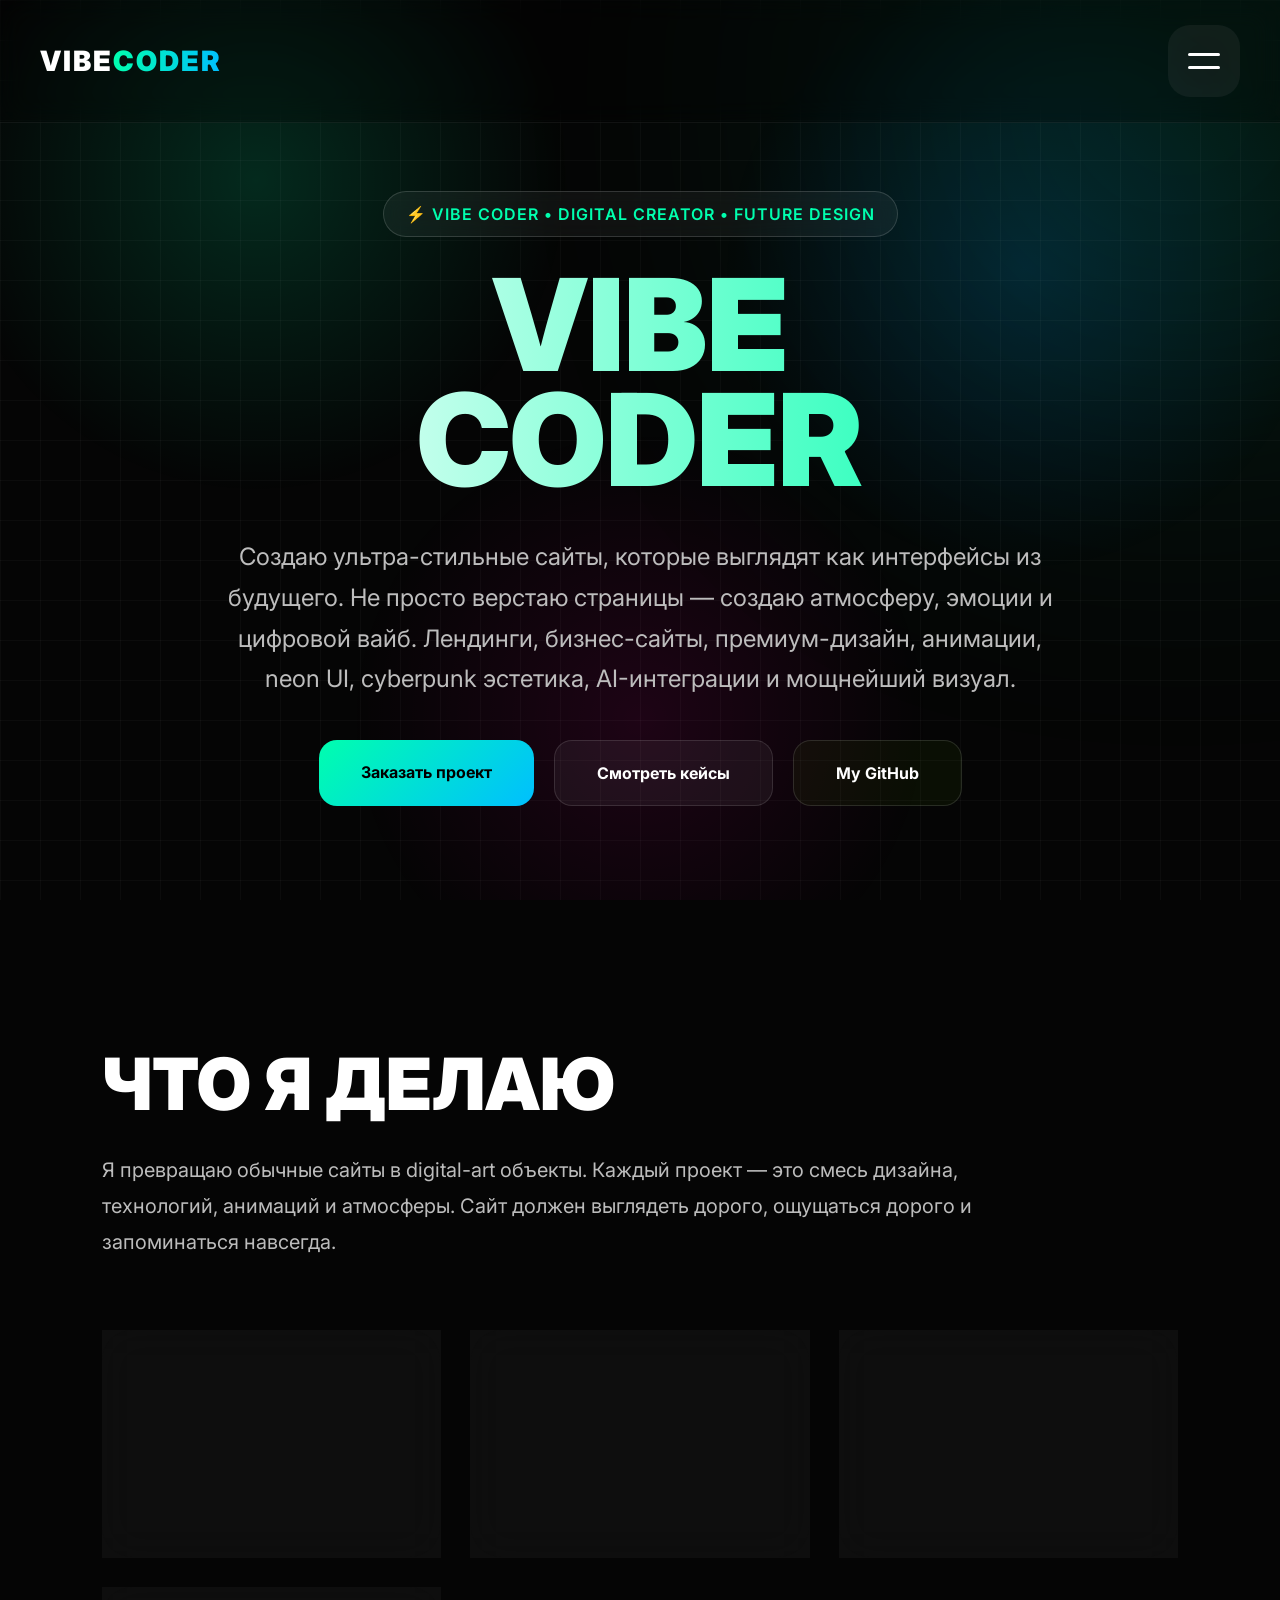
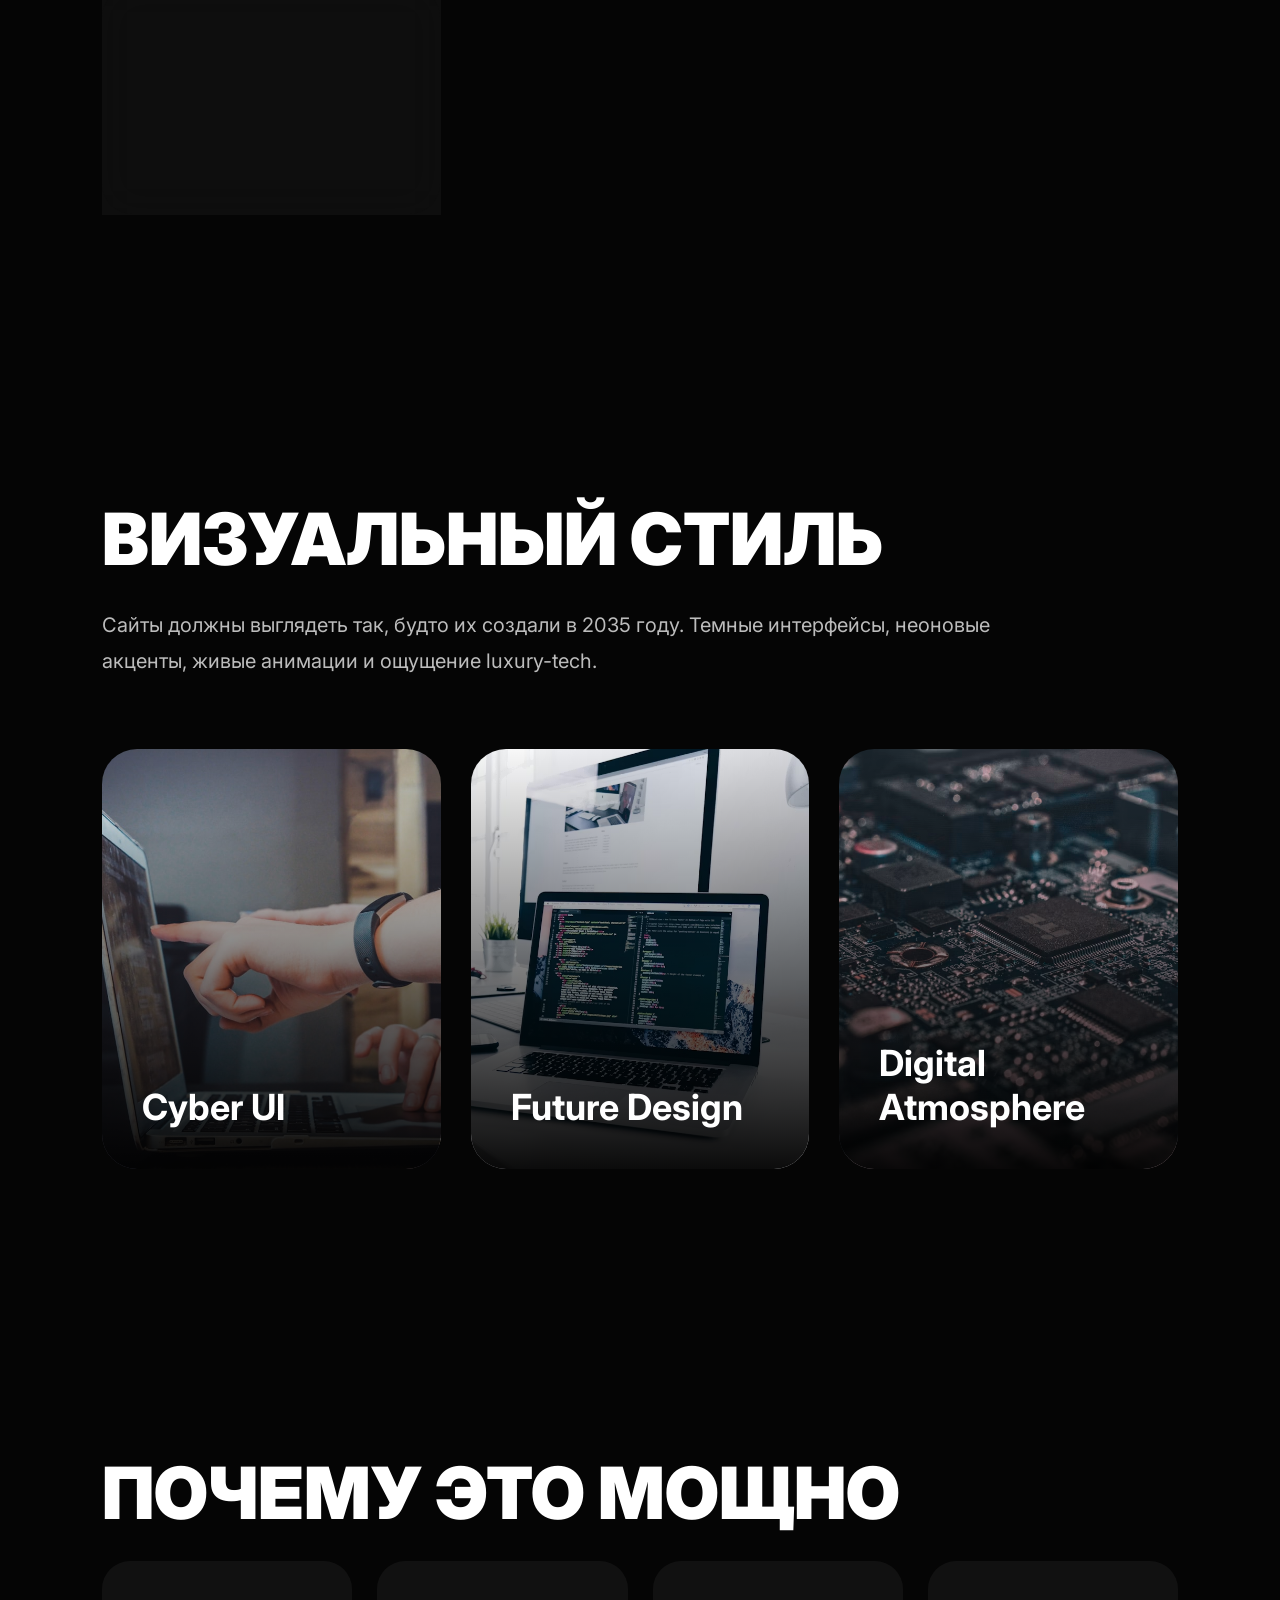
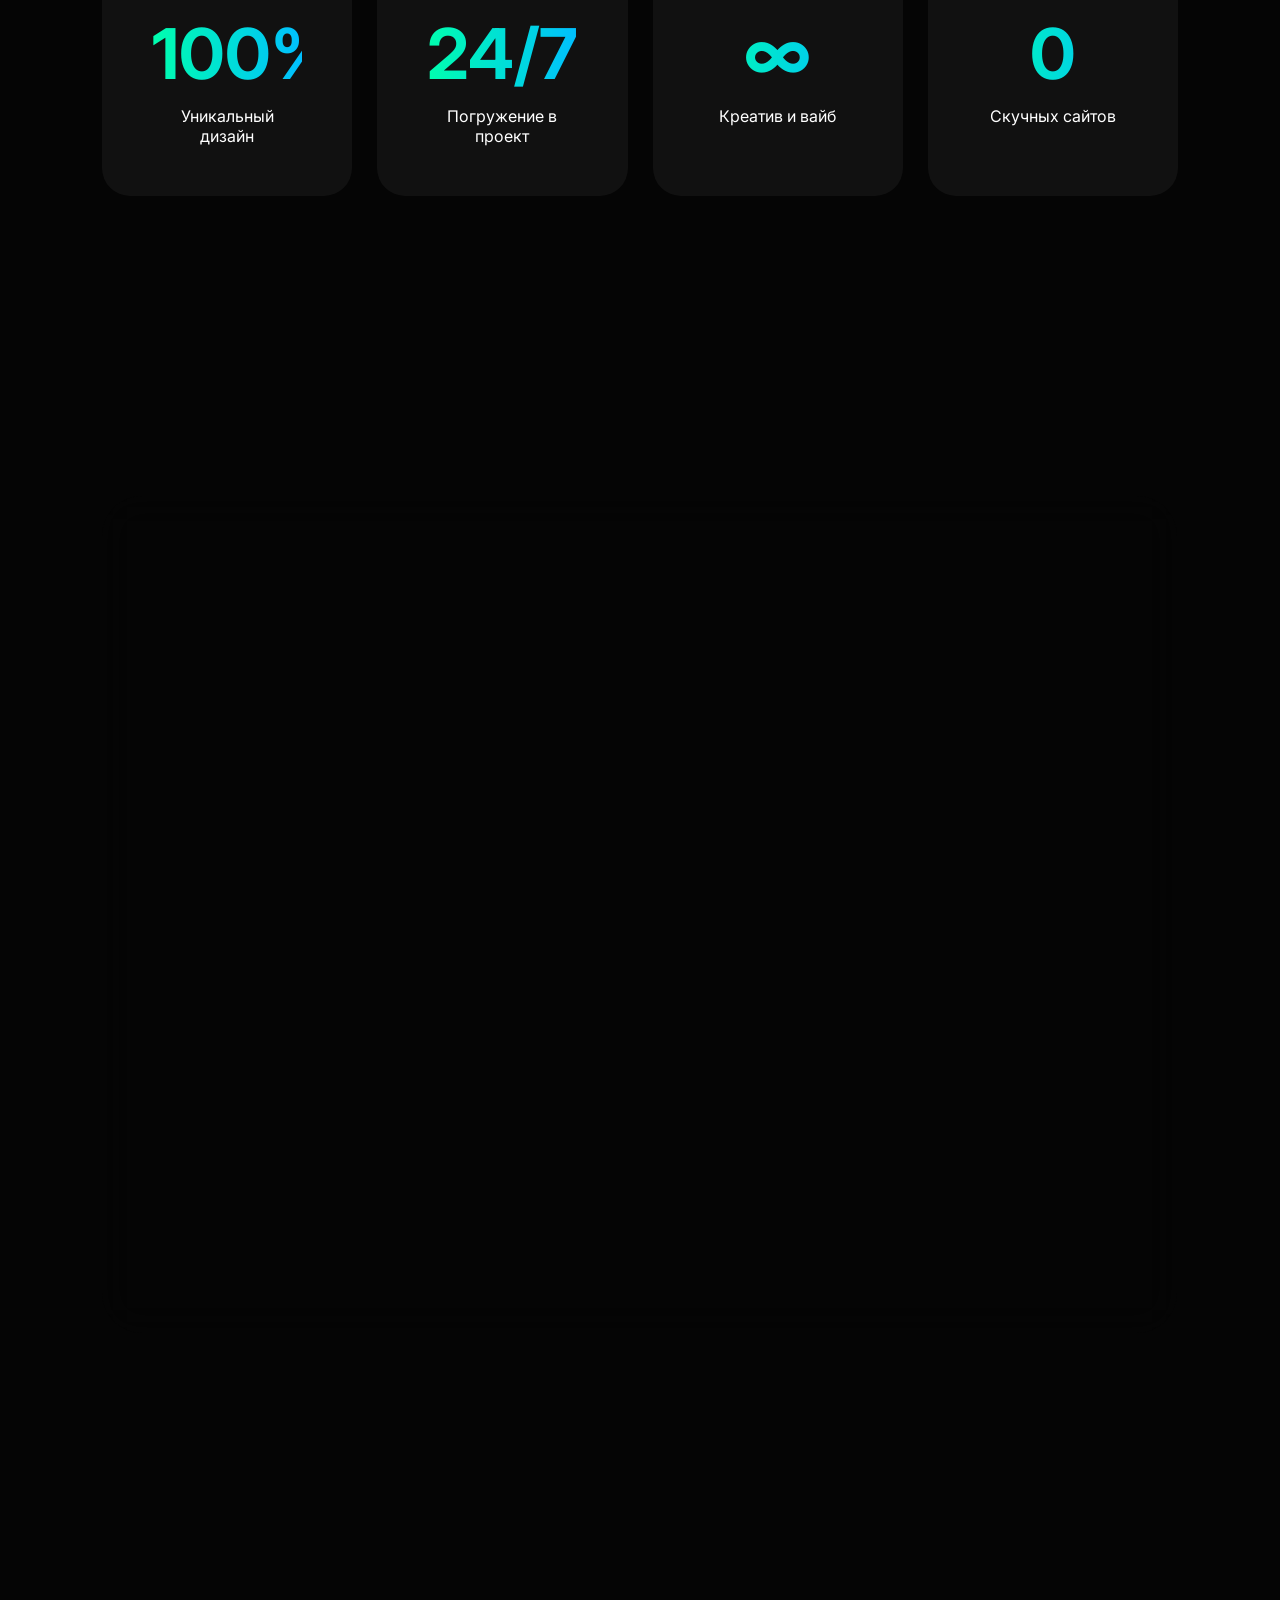
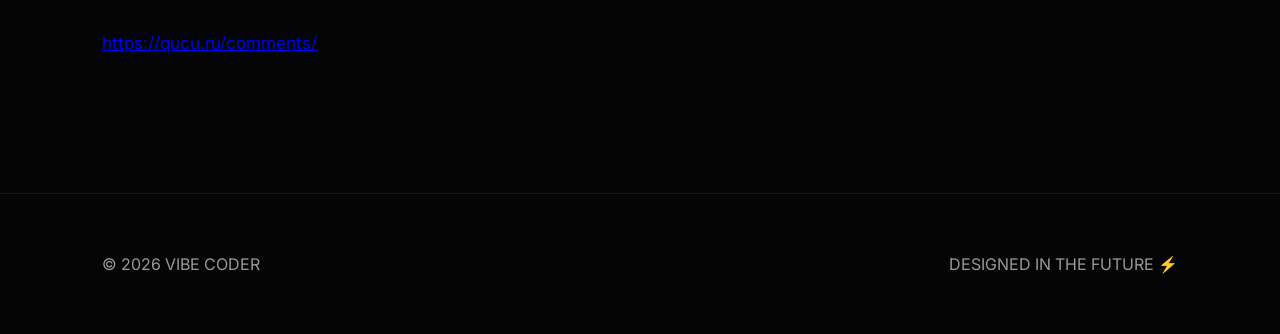
==== commit f19989b7: "yANDEX" ====
--- a/index.html
+++ b/index.html
@@ -8,19 +8,10 @@
 <link rel="stylesheet" href="css/main.css">
 <link rel="stylesheet" href="css/menu.css">
 <link rel="canonical" href="https://vibe-code.qucu.ru">
-<!-- Yandex.Metrika counter -->
-<script type="text/javascript">
-    (function(m,e,t,r,i,k,a){
-        m[i]=m[i]||function(){(m[i].a=m[i].a||[]).push(arguments)};
-        m[i].l=1*new Date();
-        for (var j = 0; j < document.scripts.length; j++) {if (document.scripts[j].src === r) { return; }}
-        k=e.createElement(t),a=e.getElementsByTagName(t)[0],k.async=1,k.src=r,a.parentNode.insertBefore(k,a)
-    })(window, document,'script','https://mc.yandex.ru/metrika/tag.js?id=110194018', 'ym');
-
-    ym(110194018, 'init', {ssr:true, webvisor:true, clickmap:true, ecommerce:"dataLayer", referrer: document.referrer, url: location.href, accurateTrackBounce:true, trackLinks:true});
-</script>
-<noscript><div><img src="https://mc.yandex.ru/watch/110194018" style="position:absolute; left:-9999px;" alt="" /></div></noscript>
-<!-- /Yandex.Metrika counter -->
+<script src="https://challenges.cloudflare.com/turnstile/v0/api.js" async defer></script>
+
+
+
 </head>
 <body>
 
